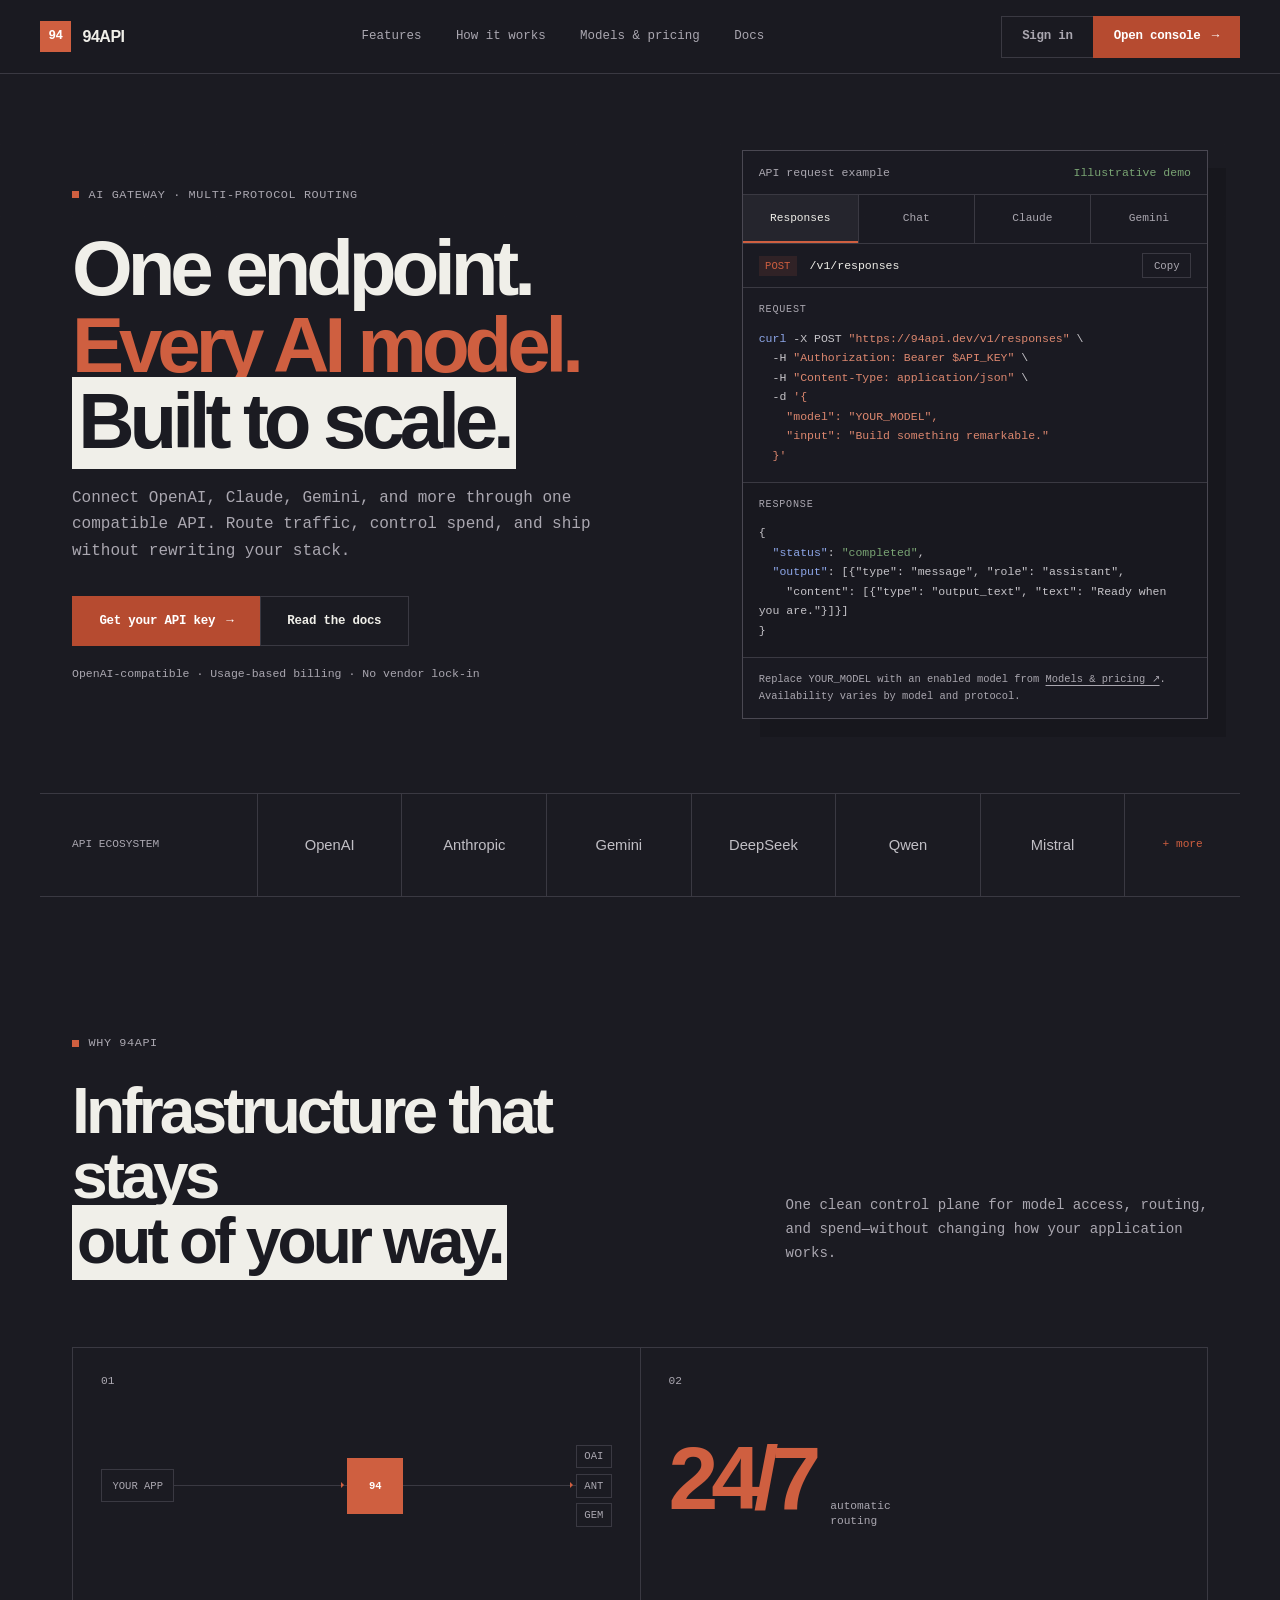
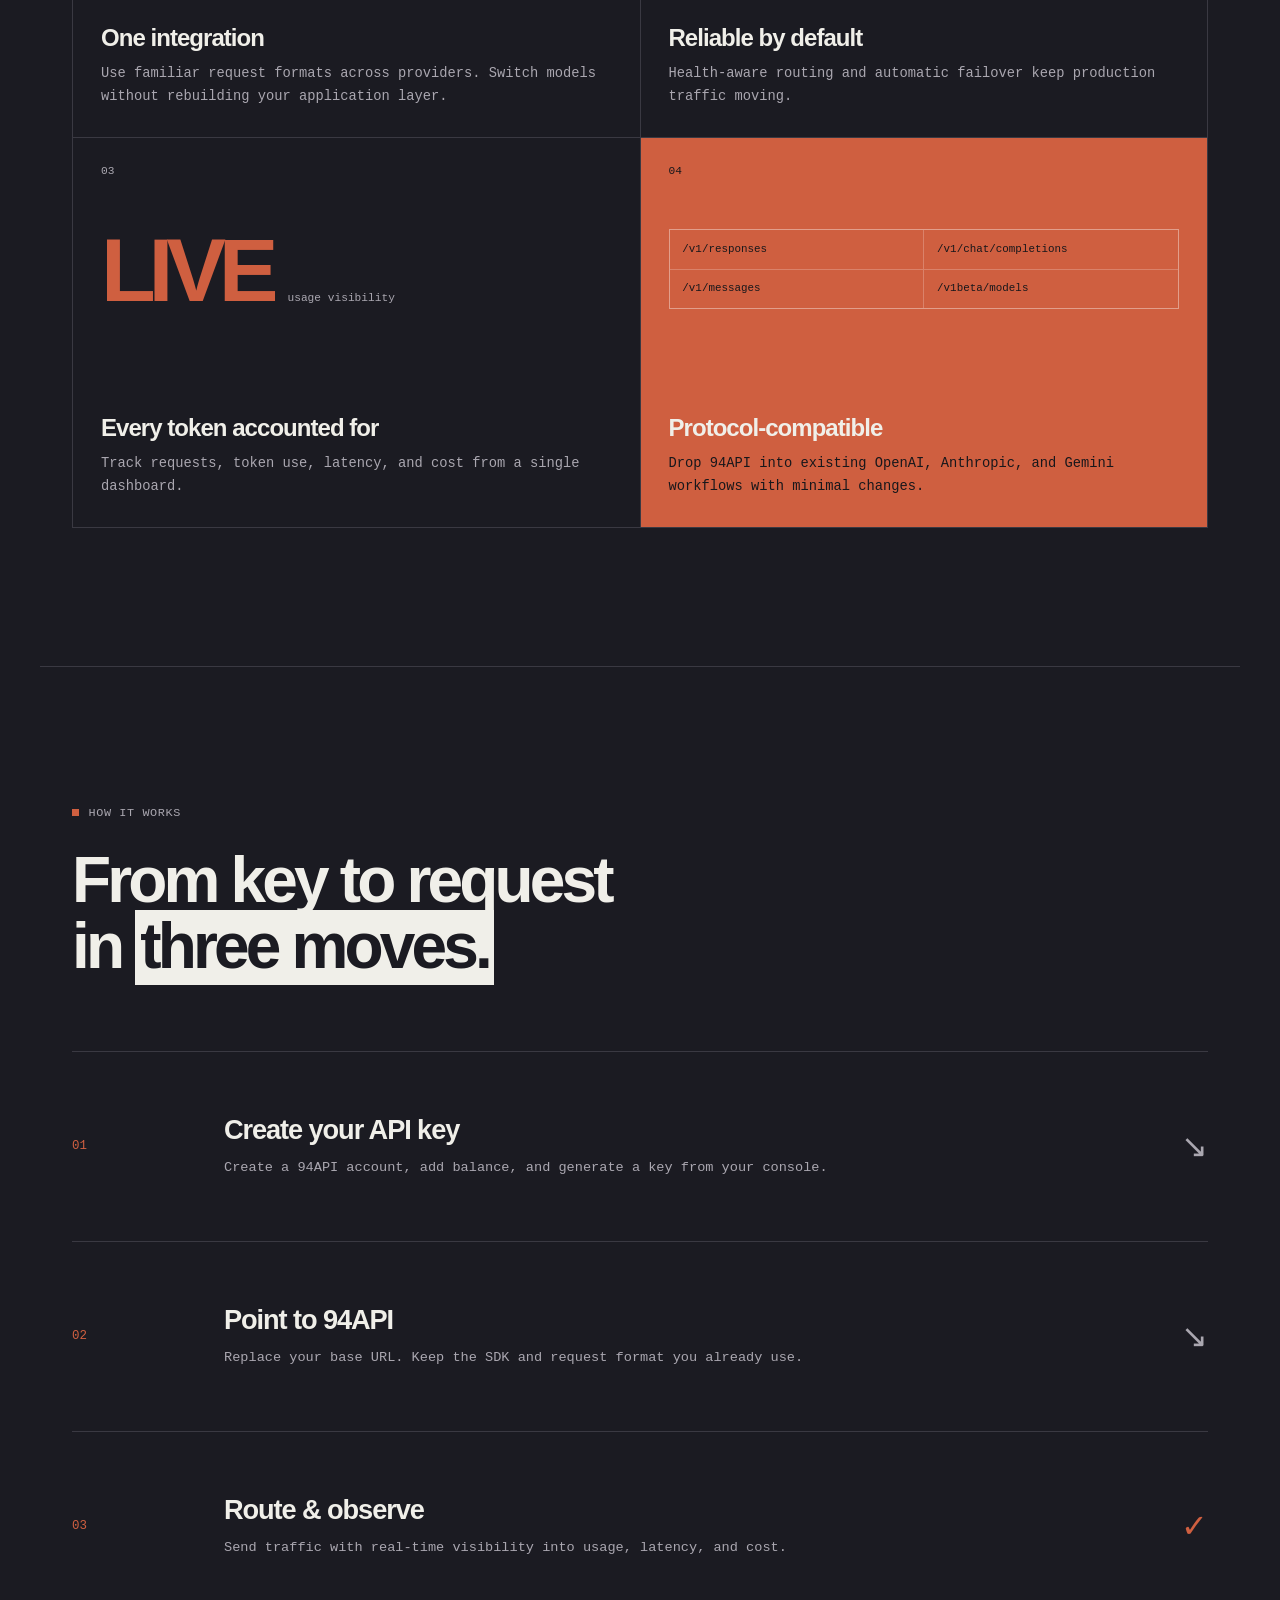
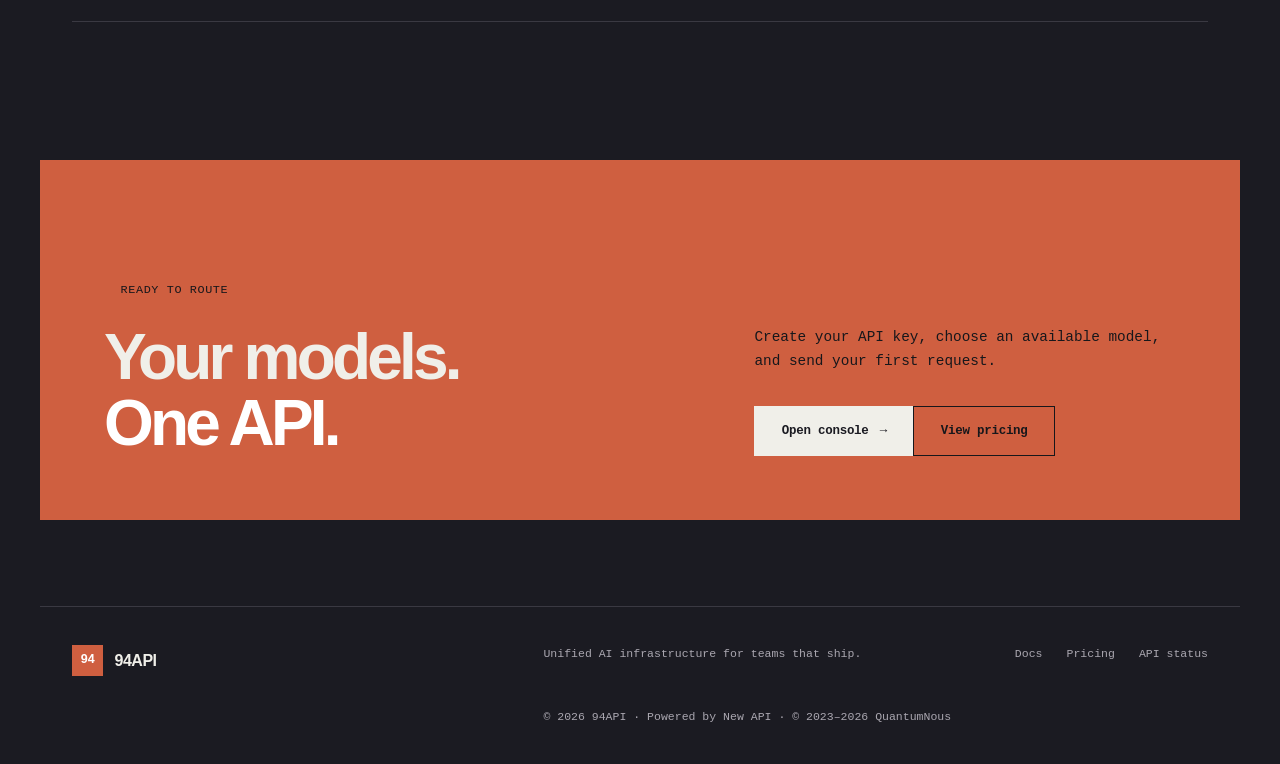
==== web/public/94api-theme/home.html @ 191f2479 "fix(home): avoid static index redirect loop" ====
<!doctype html>
<html lang="en">
  <head>
    <meta charset="UTF-8" />
    <meta name="viewport" content="width=device-width, initial-scale=1.0" />
    <meta name="theme-color" content="#1b1b22" />
    <meta
      name="description"
      content="One unified API for OpenAI, Claude, Gemini, and more. Route, monitor, and scale AI traffic from one developer-first gateway."
    />
    <title>94API — One endpoint. Every model.</title>
    <link rel="stylesheet" href="./styles.css" />
  </head>
  <body>
    <a class="skip-link" href="#main">Skip to content</a>
    <header class="site-header">
      <a class="brand" href="#top" aria-label="94API home">
        <span class="brand-mark" aria-hidden="true">94</span>
        <span>94API</span>
      </a>
      <button
        class="menu-toggle"
        type="button"
        aria-expanded="false"
        aria-controls="primary-nav"
      >
        <span>Menu</span><span aria-hidden="true">+</span>
      </button>
      <nav id="primary-nav" class="nav" aria-label="Primary navigation">
        <a href="#features">Features</a>
        <a href="#workflow">How it works</a>
        <a href="/pricing" target="_top">Models & pricing</a>
        <a href="/docs" target="_top">Docs</a>
      </nav>
      <div class="header-actions">
        <a class="button button-quiet" href="/sign-in" target="_top">Sign in</a>
        <a class="button button-primary" href="/dashboard" target="_top"
          >Open console <span aria-hidden="true">→</span></a
        >
      </div>
    </header>

    <main id="main">
      <section id="top" class="hero section-shell">
        <div class="hero-copy">
          <p class="eyebrow">
            <span class="status-dot"></span> AI gateway · Multi-protocol routing
          </p>
          <h1>
            One endpoint.<br /><span>Every AI model.</span><br /><mark
              >Built to scale.</mark
            >
          </h1>
          <p class="hero-intro">
            Connect OpenAI, Claude, Gemini, and more through one compatible API.
            Route traffic, control spend, and ship without rewriting your stack.
          </p>
          <div class="hero-actions">
            <a
              class="button button-primary button-large"
              href="/keys"
              target="_top"
              >Get your API key <span aria-hidden="true">→</span></a
            >
            <a
              class="button button-outline button-large"
              href="/docs"
              target="_top"
              >Read the docs</a
            >
          </div>
          <p class="hero-note">
            OpenAI-compatible · Usage-based billing · No vendor lock-in
          </p>
        </div>

        <div class="terminal" aria-label="Interactive API request example">
          <div class="terminal-head">
            <span>API request example</span>
            <span class="live-label">Illustrative demo</span>
          </div>
          <div class="protocol-tabs" role="tablist" aria-label="API protocol">
            <button
              id="tab-responses"
              class="protocol-tab active"
              role="tab"
              aria-controls="api-example"
              aria-selected="true"
              data-protocol="responses"
            >
              Responses
            </button>
            <button
              id="tab-chat"
              class="protocol-tab"
              role="tab"
              aria-controls="api-example"
              aria-selected="false"
              tabindex="-1"
              data-protocol="chat"
            >
              Chat
            </button>
            <button
              id="tab-claude"
              class="protocol-tab"
              role="tab"
              aria-controls="api-example"
              aria-selected="false"
              tabindex="-1"
              data-protocol="claude"
            >
              Claude
            </button>
            <button
              id="tab-gemini"
              class="protocol-tab"
              role="tab"
              aria-controls="api-example"
              aria-selected="false"
              tabindex="-1"
              data-protocol="gemini"
            >
              Gemini
            </button>
          </div>
          <div id="api-example" role="tabpanel" aria-labelledby="tab-responses">
            <div class="endpoint-row">
              <span class="method">POST</span>
              <code id="endpoint">/v1/responses</code>
              <button
                class="copy-button"
                type="button"
                aria-label="Copy request"
                aria-live="polite"
              >
                Copy
              </button>
            </div>
            <div class="code-panel">
              <span class="code-label">Request</span>
              <pre
                id="request-code"
                tabindex="0"
                aria-label="Request example"
              ><code><span class="c-blue">curl</span> -X POST <span class="c-orange">"https://94api.dev/v1/responses"</span> \
  -H <span class="c-orange">"Authorization: Bearer $API_KEY"</span> \
  -H <span class="c-orange">"Content-Type: application/json"</span> \
  -d <span class="c-orange">'{
    "model": "YOUR_MODEL",
    "input": "Build something remarkable."
  }'</span></code></pre>
            </div>
            <div class="response-panel">
              <span class="code-label">Response</span>
              <pre
                id="response-code"
                tabindex="0"
                aria-label="Response example"
              ><code>{
  <span class="c-blue">"status"</span>: <span class="c-green">"completed"</span>,
  <span class="c-blue">"output"</span>: [{"type": "message", "role": "assistant",
    "content": [{"type": "output_text", "text": "Ready when you are."}]}]
}</code></pre>
            </div>
          </div>
          <div class="terminal-foot">
            <span
              >Replace YOUR_MODEL with an enabled model from
              <a href="/pricing" target="_top">Models & pricing ↗</a>.
              Availability varies by model and protocol.</span
            >
          </div>
        </div>
      </section>

      <section class="provider-strip" aria-label="Supported providers">
        <span class="strip-title">API ecosystem</span>
        <span>OpenAI</span><span>Anthropic</span><span>Gemini</span
        ><span>DeepSeek</span><span>Qwen</span><span>Mistral</span>
        <span class="strip-more">+ more</span>
      </section>

      <section id="features" class="features section-shell reveal">
        <div class="section-heading">
          <p class="eyebrow">Why 94API</p>
          <h2>Infrastructure that stays<br /><mark>out of your way.</mark></h2>
          <p>
            One clean control plane for model access, routing, and spend—without
            changing how your application works.
          </p>
        </div>
        <div class="feature-grid">
          <article class="feature feature-wide">
            <span class="feature-index">01</span>
            <div class="route-map" aria-hidden="true">
              <span class="route-source">YOUR APP</span>
              <span class="route-line"></span>
              <span class="route-core">94</span>
              <span class="route-line route-line-right"></span>
              <div class="route-targets"><i>OAI</i><i>ANT</i><i>GEM</i></div>
            </div>
            <h3>One integration</h3>
            <p>
              Use familiar request formats across providers. Switch models
              without rebuilding your application layer.
            </p>
          </article>
          <article class="feature">
            <span class="feature-index">02</span>
            <div class="metric">
              <strong>24/7</strong><span>automatic routing</span>
            </div>
            <h3>Reliable by default</h3>
            <p>
              Health-aware routing and automatic failover keep production
              traffic moving.
            </p>
          </article>
          <article class="feature">
            <span class="feature-index">03</span>
            <div class="metric">
              <strong>LIVE</strong><span>usage visibility</span>
            </div>
            <h3>Every token accounted for</h3>
            <p>
              Track requests, token use, latency, and cost from a single
              dashboard.
            </p>
          </article>
          <article class="feature feature-wide feature-accent">
            <span class="feature-index">04</span>
            <div class="protocol-list" aria-label="Supported API formats">
              <span>/v1/responses</span><span>/v1/chat/completions</span
              ><span>/v1/messages</span><span>/v1beta/models</span>
            </div>
            <h3>Protocol-compatible</h3>
            <p>
              Drop 94API into existing OpenAI, Anthropic, and Gemini workflows
              with minimal changes.
            </p>
          </article>
        </div>
      </section>

      <section id="workflow" class="workflow section-shell reveal">
        <div class="section-heading compact">
          <p class="eyebrow">How it works</p>
          <h2>From key to request<br />in <mark>three moves.</mark></h2>
        </div>
        <ol class="steps">
          <li>
            <span class="step-no">01</span>
            <div>
              <h3>Create your API key</h3>
              <p>
                Create a 94API account, add balance, and generate a key from
                your console.
              </p>
            </div>
            <span class="step-arrow" aria-hidden="true">↘</span>
          </li>
          <li>
            <span class="step-no">02</span>
            <div>
              <h3>Point to 94API</h3>
              <p>
                Replace your base URL. Keep the SDK and request format you
                already use.
              </p>
            </div>
            <span class="step-arrow" aria-hidden="true">↘</span>
          </li>
          <li>
            <span class="step-no">03</span>
            <div>
              <h3>Route & observe</h3>
              <p>
                Send traffic with real-time visibility into usage, latency, and
                cost.
              </p>
            </div>
            <span class="step-arrow" aria-hidden="true">✓</span>
          </li>
        </ol>
      </section>

      <section class="cta section-shell reveal">
        <div>
          <p class="eyebrow"><span class="status-dot"></span> Ready to route</p>
          <h2>Your models.<br /><mark>One API.</mark></h2>
        </div>
        <div class="cta-copy">
          <p>
            Create your API key, choose an available model, and send your first
            request.
          </p>
          <div class="hero-actions">
            <a
              class="button button-light button-large"
              href="/dashboard"
              target="_top"
              >Open console <span aria-hidden="true">→</span></a
            >
            <a
              class="button button-cta-outline button-large"
              href="/pricing"
              target="_top"
              >View pricing</a
            >
          </div>
        </div>
      </section>
    </main>

    <footer class="footer">
      <a class="brand" href="#top"
        ><span class="brand-mark" aria-hidden="true">94</span
        ><span>94API</span></a
      >
      <p>Unified AI infrastructure for teams that ship.</p>
      <nav aria-label="Footer navigation">
        <a href="/docs" target="_top">Docs</a
        ><a href="/pricing" target="_top">Pricing</a
        ><a href="/api/status" target="_top">API status</a>
      </nav>
      <p class="copyright">
        © 2026 94API · Powered by
        <a
          href="https://github.com/QuantumNous/new-api"
          target="_blank"
          rel="noopener noreferrer"
          >New API</a
        >
        · © 2023–2026 QuantumNous
      </p>
    </footer>
    <script src="./script.js"></script>
  </body>
</html>
---- web/public/94api-theme/styles.css ----
:root {
  --bg: #1b1b22;
  --surface: #202028;
  --surface-2: #25252d;
  --ink: #f0efe9;
  --muted: #aaa7b0;
  --faint: #aaa7b0;
  --line: #3a3942;
  --accent: #cf5f40;
  --accent-dark: #9d412b;
  --success: #7aa574;
  --blue: #8da6e8;
  --max: 1200px;
  --mono: 'SFMono-Regular', Consolas, 'Liberation Mono', monospace;
  --sans: Inter, 'Helvetica Neue', Arial, sans-serif;
}

* {
  box-sizing: border-box;
}
html {
  scroll-behavior: smooth;
}
section[id] {
  scroll-margin-top: 90px;
}
body {
  margin: 0;
  color: var(--ink);
  background: var(--bg);
  font-family: var(--sans);
  -webkit-font-smoothing: antialiased;
}
body::before {
  content: '';
  position: fixed;
  inset: 0;
  pointer-events: none;
  opacity: 0.18;
  background-image:
    linear-gradient(rgba(255, 255, 255, 0.035) 1px, transparent 1px),
    linear-gradient(90deg, rgba(255, 255, 255, 0.035) 1px, transparent 1px);
  background-size: 72px 72px;
  mask-image: linear-gradient(to bottom, #000, transparent 62%);
  z-index: -1;
}
a {
  color: inherit;
  text-decoration: none;
}
button {
  color: inherit;
  font: inherit;
}
.skip-link {
  position: fixed;
  left: 1rem;
  top: -5rem;
  z-index: 100;
  background: var(--ink);
  color: var(--bg);
  padding: 0.8rem 1rem;
}
.skip-link:focus {
  top: 1rem;
}
.site-header {
  height: 74px;
  padding: 0 max(28px, calc((100vw - var(--max)) / 2));
  display: grid;
  grid-template-columns: auto 1fr auto;
  align-items: center;
  border-bottom: 1px solid var(--line);
  background: rgba(27, 27, 34, 0.92);
  backdrop-filter: blur(18px);
  position: sticky;
  top: 0;
  z-index: 20;
}
.brand {
  display: inline-flex;
  align-items: center;
  gap: 0.72rem;
  font-weight: 750;
  letter-spacing: -0.03em;
}
.brand-mark {
  width: 31px;
  height: 31px;
  display: grid;
  place-items: center;
  color: white;
  background: var(--accent);
  font: 700 0.78rem/1 var(--mono);
}
.nav {
  justify-self: center;
  display: flex;
  align-items: center;
  gap: 2.15rem;
  color: var(--muted);
  font: 500 0.78rem/1 var(--mono);
}
.nav a,
.footer nav a {
  transition: color 0.2s ease;
}
.nav a:hover,
.nav a:focus-visible,
.footer nav a:hover,
.footer nav a:focus-visible {
  color: var(--ink);
}
.header-actions {
  display: flex;
}
.button {
  min-height: 42px;
  padding: 0 1.25rem;
  display: inline-flex;
  align-items: center;
  justify-content: center;
  gap: 0.7rem;
  border: 1px solid var(--line);
  font: 650 0.78rem/1 var(--mono);
  letter-spacing: -0.02em;
  transition:
    background 0.2s,
    color 0.2s,
    border-color 0.2s,
    transform 0.2s;
}
.button:hover {
  transform: translateY(-2px);
}
.button:focus-visible,
.protocol-tab:focus-visible,
.copy-button:focus-visible,
.menu-toggle:focus-visible {
  outline: 2px solid var(--ink);
  outline-offset: 3px;
}
.button-primary {
  color: #fff;
  background: #b64b30;
  border-color: #b64b30;
}
.button-primary:hover {
  background: #a4422a;
}
.button-quiet {
  border-right: 0;
  color: var(--muted);
}
.button-outline {
  background: transparent;
}
.button-large {
  min-height: 50px;
  padding-inline: 1.65rem;
}
.menu-toggle {
  display: none;
}
.section-shell {
  max-width: var(--max);
  margin: 0 auto;
}
.hero {
  min-height: 690px;
  display: grid;
  grid-template-columns: minmax(0, 1.13fr) minmax(0, 0.87fr);
  gap: 5vw;
  align-items: center;
  padding: 76px 32px 74px;
}
.hero > *,
.cta > * {
  min-width: 0;
}
.eyebrow {
  display: flex;
  align-items: center;
  gap: 0.6rem;
  margin: 0 0 1.7rem;
  color: var(--muted);
  text-transform: uppercase;
  letter-spacing: 0.05em;
  font: 500 0.74rem/1.4 var(--mono);
}
.eyebrow::before {
  content: '';
  width: 7px;
  height: 7px;
  background: var(--accent);
}
.eyebrow:has(.status-dot)::before {
  display: none;
}
.status-dot {
  width: 7px;
  height: 7px;
  background: var(--accent);
  display: inline-block;
}
h1,
h2,
h3,
p {
  margin-top: 0;
}
h1 {
  margin-bottom: 1.55rem;
  font-size: clamp(3.65rem, 6.1vw, 5.7rem);
  line-height: 0.98;
  letter-spacing: -0.065em;
  font-weight: 650;
}
h1 span {
  color: var(--accent);
}
mark {
  color: var(--bg);
  background: var(--ink);
  padding: 0 0.08em 0.05em;
}
.hero-intro {
  max-width: 36rem;
  color: var(--muted);
  font: 400 1rem/1.65 var(--mono);
}
.hero-actions {
  display: flex;
  flex-wrap: wrap;
  margin-top: 2rem;
}
.hero-actions .button + .button {
  margin-left: -1px;
}
.hero-note {
  margin: 1.2rem 0 0;
  color: var(--faint);
  font: 400 0.72rem/1.5 var(--mono);
}
.terminal {
  border: 1px solid #4a4852;
  background: rgba(28, 28, 35, 0.82);
  box-shadow: 18px 18px 0 rgba(0, 0, 0, 0.14);
  font-family: var(--mono);
}
.terminal-head,
.terminal-foot,
.endpoint-row {
  display: flex;
  align-items: center;
  justify-content: space-between;
  padding: 0 1rem;
  border-bottom: 1px solid var(--line);
  min-height: 44px;
  color: var(--muted);
  font-size: 0.72rem;
}
.live-label {
  color: var(--success);
  display: flex;
  align-items: center;
  gap: 0.5rem;
}
.live-label i {
  width: 6px;
  height: 6px;
  display: inline-block;
  background: var(--success);
  border-radius: 50%;
  box-shadow: 0 0 0 4px rgba(122, 165, 116, 0.1);
}
.protocol-tabs {
  display: grid;
  grid-template-columns: repeat(4, 1fr);
  border-bottom: 1px solid var(--line);
}
.protocol-tab {
  min-height: 48px;
  border: 0;
  border-right: 1px solid var(--line);
  color: var(--faint);
  background: transparent;
  cursor: pointer;
  font: 500 0.7rem/1 var(--mono);
}
.protocol-tab:last-child {
  border-right: 0;
}
.protocol-tab:hover {
  color: var(--ink);
}
.protocol-tab.active {
  color: var(--ink);
  background: var(--surface-2);
  box-shadow: inset 0 -2px var(--accent);
}
.endpoint-row {
  justify-content: flex-start;
  gap: 0.8rem;
}
.method {
  padding: 0.25rem 0.4rem;
  color: var(--accent);
  background: rgba(207, 95, 64, 0.12);
  font-size: 0.66rem;
}
.endpoint-row code {
  color: var(--ink);
  min-width: 0;
  overflow-wrap: anywhere;
}
.endpoint-row .method,
.copy-button {
  flex-shrink: 0;
}
.copy-button {
  margin-left: auto;
  border: 1px solid var(--line);
  background: transparent;
  padding: 0.35rem 0.65rem;
  color: var(--muted);
  cursor: pointer;
  font-size: 0.67rem;
}
.copy-button:hover {
  color: var(--ink);
  border-color: var(--muted);
}
.code-panel,
.response-panel {
  padding: 1rem;
  border-bottom: 1px solid var(--line);
  min-height: 185px;
}
.response-panel {
  min-height: 120px;
  background: rgba(0, 0, 0, 0.08);
}
.code-label {
  display: block;
  color: var(--faint);
  margin-bottom: 0.85rem;
  text-transform: uppercase;
  letter-spacing: 0.08em;
  font-size: 0.63rem;
}
pre {
  margin: 0;
  white-space: pre-wrap;
  overflow-wrap: anywhere;
  color: #c6c4c9;
  font: 400 0.72rem/1.7 var(--mono);
}
.c-blue {
  color: var(--blue);
}
.c-orange {
  color: #dc876f;
}
.c-green {
  color: var(--success);
}
.terminal-foot {
  border-bottom: 0;
  color: var(--faint);
  padding-block: 0.85rem;
  font-size: 0.65rem;
  line-height: 1.6;
}
.terminal-foot a {
  text-decoration: underline;
  text-underline-offset: 3px;
}
.provider-strip {
  max-width: var(--max);
  margin: 0 auto;
  border-top: 1px solid var(--line);
  border-bottom: 1px solid var(--line);
  min-height: 104px;
  display: grid;
  grid-template-columns: 1.5fr repeat(6, 1fr) 0.8fr;
  align-items: stretch;
}
.provider-strip span {
  display: grid;
  place-items: center;
  border-left: 1px solid var(--line);
  font-size: 0.92rem;
  color: #c1bfc5;
}
.provider-strip span:first-child {
  border-left: 0;
  place-items: center start;
  color: var(--faint);
  font: 0.7rem/1 var(--mono);
  text-transform: uppercase;
  padding-left: 2rem;
}
.provider-strip .strip-more {
  color: var(--accent);
  font: 0.7rem/1 var(--mono);
}
.features,
.workflow {
  padding: 138px 32px;
}
.section-heading {
  display: grid;
  grid-template-columns: 1.2fr 0.8fr;
  column-gap: 5rem;
  align-items: end;
  margin-bottom: 4.5rem;
}
.section-heading .eyebrow {
  grid-column: 1/-1;
}
.section-heading h2,
.cta h2 {
  margin: 0;
  font-size: clamp(3rem, 5vw, 4.9rem);
  line-height: 1.02;
  letter-spacing: -0.06em;
  font-weight: 640;
}
.section-heading > p:last-child {
  margin: 0 0 0.55rem;
  color: var(--muted);
  font: 0.88rem/1.7 var(--mono);
  max-width: 33rem;
}
.feature-grid {
  display: grid;
  grid-template-columns: repeat(2, 1fr);
  border-top: 1px solid var(--line);
  border-left: 1px solid var(--line);
}
.feature {
  min-height: 390px;
  padding: 1.75rem;
  border-right: 1px solid var(--line);
  border-bottom: 1px solid var(--line);
  display: flex;
  flex-direction: column;
}
.feature-wide {
  grid-column: span 1;
}
.feature-index {
  color: var(--faint);
  font: 0.7rem/1 var(--mono);
}
.feature h3 {
  margin: auto 0 0.7rem;
  font-size: 1.5rem;
  letter-spacing: -0.04em;
}
.feature p {
  color: var(--muted);
  font: 0.86rem/1.65 var(--mono);
  max-width: 32rem;
  margin-bottom: 0;
}
.route-map {
  margin: auto 0;
  min-height: 120px;
  display: grid;
  grid-template-columns: auto 1fr 56px 1fr auto;
  align-items: center;
  color: var(--faint);
  font: 0.66rem/1 var(--mono);
}
.route-source {
  border: 1px solid var(--line);
  padding: 0.65rem;
}
.route-line {
  height: 1px;
  background: var(--line);
  position: relative;
}
.route-line::after {
  content: '';
  position: absolute;
  right: 0;
  top: -3px;
  border: 3px solid transparent;
  border-left-color: var(--accent);
}
.route-core {
  width: 56px;
  height: 56px;
  display: grid;
  place-items: center;
  color: #fff;
  background: var(--accent);
  font-weight: 700;
}
.route-targets {
  display: grid;
  gap: 0.35rem;
}
.route-targets i {
  padding: 0.35rem 0.45rem;
  font-style: normal;
  border: 1px solid var(--line);
}
.metric {
  margin: auto 0;
  display: flex;
  align-items: baseline;
  gap: 1rem;
}
.metric strong {
  color: var(--accent);
  font-size: clamp(3.6rem, 7vw, 6rem);
  letter-spacing: -0.08em;
  line-height: 1;
}
.metric span {
  color: var(--faint);
  font: 0.7rem/1.4 var(--mono);
  max-width: 7rem;
}
.feature-accent {
  background: var(--accent);
}
.feature-accent .feature-index,
.feature-accent p {
  color: #17171b;
}
.protocol-list {
  margin: auto 0;
  display: grid;
  grid-template-columns: repeat(2, 1fr);
  gap: 1px;
  background: rgba(255, 255, 255, 0.22);
  border: 1px solid rgba(255, 255, 255, 0.22);
}
.protocol-list span {
  background: var(--accent);
  color: #17171b;
  min-width: 0;
  overflow-wrap: anywhere;
  padding: 0.8rem;
  font: 0.68rem/1.2 var(--mono);
}
.workflow {
  border-top: 1px solid var(--line);
}
.section-heading.compact {
  display: block;
}
.steps {
  list-style: none;
  padding: 0;
  margin: 0;
  border-top: 1px solid var(--line);
}
.steps li {
  min-height: 190px;
  display: grid;
  grid-template-columns: 120px 1fr auto;
  align-items: center;
  gap: 2rem;
  border-bottom: 1px solid var(--line);
}
.step-no {
  color: var(--accent);
  font: 0.78rem/1 var(--mono);
}
.steps h3 {
  margin-bottom: 0.7rem;
  font-size: 1.7rem;
  letter-spacing: -0.04em;
}
.steps p {
  color: var(--muted);
  margin: 0;
  max-width: 38rem;
  font: 0.85rem/1.6 var(--mono);
}
.step-arrow {
  font-size: 2rem;
  color: var(--faint);
}
.steps li:last-child .step-arrow {
  color: var(--accent);
}
.cta {
  margin-bottom: 86px;
  padding: 64px;
  min-height: 360px;
  display: grid;
  grid-template-columns: 1.15fr 0.85fr;
  gap: 5rem;
  align-items: end;
  background: var(--accent);
}
.cta mark {
  color: white;
  background: transparent;
  padding: 0;
}
.cta .eyebrow,
.cta-copy p {
  color: #17171b;
}
.cta-copy > p {
  font: 0.9rem/1.65 var(--mono);
  max-width: 31rem;
}
.button-light {
  background: var(--ink);
  color: var(--bg);
  border-color: var(--ink);
}
.button-cta-outline {
  border-color: #17171b;
  color: #17171b;
}
.footer {
  max-width: var(--max);
  min-height: 150px;
  margin: 0 auto;
  padding: 38px 32px;
  display: grid;
  grid-template-columns: 1fr 1fr auto;
  align-items: start;
  gap: 2rem;
  border-top: 1px solid var(--line);
  color: var(--muted);
  font: 0.72rem/1.6 var(--mono);
}
.footer .brand {
  color: var(--ink);
  font-family: var(--sans);
  font-size: 1rem;
}
.footer nav {
  display: flex;
  gap: 1.5rem;
}
.copyright {
  grid-column: 2/4;
  margin: 0;
  color: var(--faint);
}
.reveal-pending {
  opacity: 0;
  transform: translateY(22px);
  transition:
    opacity 0.65s ease,
    transform 0.65s ease;
}
.reveal.visible {
  opacity: 1;
  transform: none;
}

@media (max-width: 980px) {
  .site-header {
    grid-template-columns: auto 1fr auto;
    gap: 8px;
    padding-inline: 20px;
  }
  .menu-toggle {
    display: flex;
    justify-self: end;
    align-items: center;
    gap: 0.5rem;
    border: 1px solid var(--line);
    background: transparent;
    min-height: 40px;
    padding: 0 0.8rem;
    font: 0.72rem/1 var(--mono);
  }
  .nav {
    display: none;
    position: absolute;
    inset: 74px 0 auto 0;
    background: var(--bg);
    border-bottom: 1px solid var(--line);
    padding: 1rem 20px 1.4rem;
    flex-direction: column;
    align-items: flex-start;
    gap: 1.2rem;
  }
  .nav.open {
    display: flex;
  }
  .header-actions {
    justify-self: end;
  }
  .button-quiet {
    display: none;
  }
  .hero {
    grid-template-columns: 1fr;
    gap: 4rem;
    padding-top: 60px;
  }
  .terminal {
    max-width: 680px;
    width: 100%;
  }
  .provider-strip {
    grid-template-columns: repeat(4, 1fr);
  }
  .provider-strip span:first-child,
  .provider-strip .strip-more {
    grid-column: span 2;
    padding: 1rem;
    place-items: center;
  }
  .provider-strip span {
    min-height: 70px;
    border-bottom: 1px solid var(--line);
  }
  .section-heading {
    grid-template-columns: 1fr;
    gap: 2rem;
  }
}

@media (max-width: 680px) {
  .site-header {
    height: 66px;
    padding-inline: 12px;
  }
  .nav {
    top: 66px;
  }
  .header-actions .button {
    min-height: 38px;
    padding-inline: 0.8rem;
    font-size: 0.68rem;
  }
  .menu-toggle {
    justify-self: center;
  }
  .hero {
    min-height: auto;
    padding: 48px 18px 58px;
    gap: 3rem;
  }
  h1 {
    font-size: clamp(2.65rem, 13vw, 4.2rem);
  }
  .hero-intro {
    font-size: 0.87rem;
  }
  .hero-actions {
    flex-direction: column;
    align-items: stretch;
  }
  .hero-actions .button + .button {
    margin-left: 0;
    margin-top: -1px;
  }
  .terminal {
    box-shadow: 9px 9px 0 rgba(0, 0, 0, 0.15);
  }
  .protocol-tabs {
    grid-template-columns: repeat(2, 1fr);
  }
  .protocol-tab:nth-child(2) {
    border-right: 0;
  }
  .protocol-tab:nth-child(-n + 2) {
    border-bottom: 1px solid var(--line);
  }
  .terminal-foot span:nth-child(3) {
    display: none;
  }
  .provider-strip {
    margin-inline: 18px;
    grid-template-columns: repeat(2, 1fr);
  }
  .provider-strip span:first-child,
  .provider-strip .strip-more {
    grid-column: span 1;
  }
  .features,
  .workflow {
    padding: 94px 18px;
  }
  .section-heading {
    margin-bottom: 3rem;
  }
  .section-heading h2,
  .cta h2 {
    font-size: clamp(2.7rem, 13vw, 3.8rem);
  }
  .feature-grid {
    grid-template-columns: 1fr;
  }
  .feature {
    min-height: 350px;
  }
  .steps li {
    grid-template-columns: 48px 1fr;
    gap: 1rem;
    padding: 2rem 0;
  }
  .step-arrow {
    display: none;
  }
  .cta {
    margin: 0 18px 60px;
    padding: 40px 24px;
    grid-template-columns: 1fr;
    gap: 3rem;
  }
  .footer {
    margin: 0 18px;
    padding-inline: 0;
    grid-template-columns: 1fr;
  }
  .footer nav {
    flex-wrap: wrap;
  }
  .copyright {
    grid-column: auto;
  }
}

@media (prefers-reduced-motion: reduce) {
  html {
    scroll-behavior: auto;
  }
  *,
  *::before,
  *::after {
    animation-duration: 0.01ms !important;
    transition-duration: 0.01ms !important;
  }
  .reveal {
    opacity: 1;
    transform: none;
  }
}
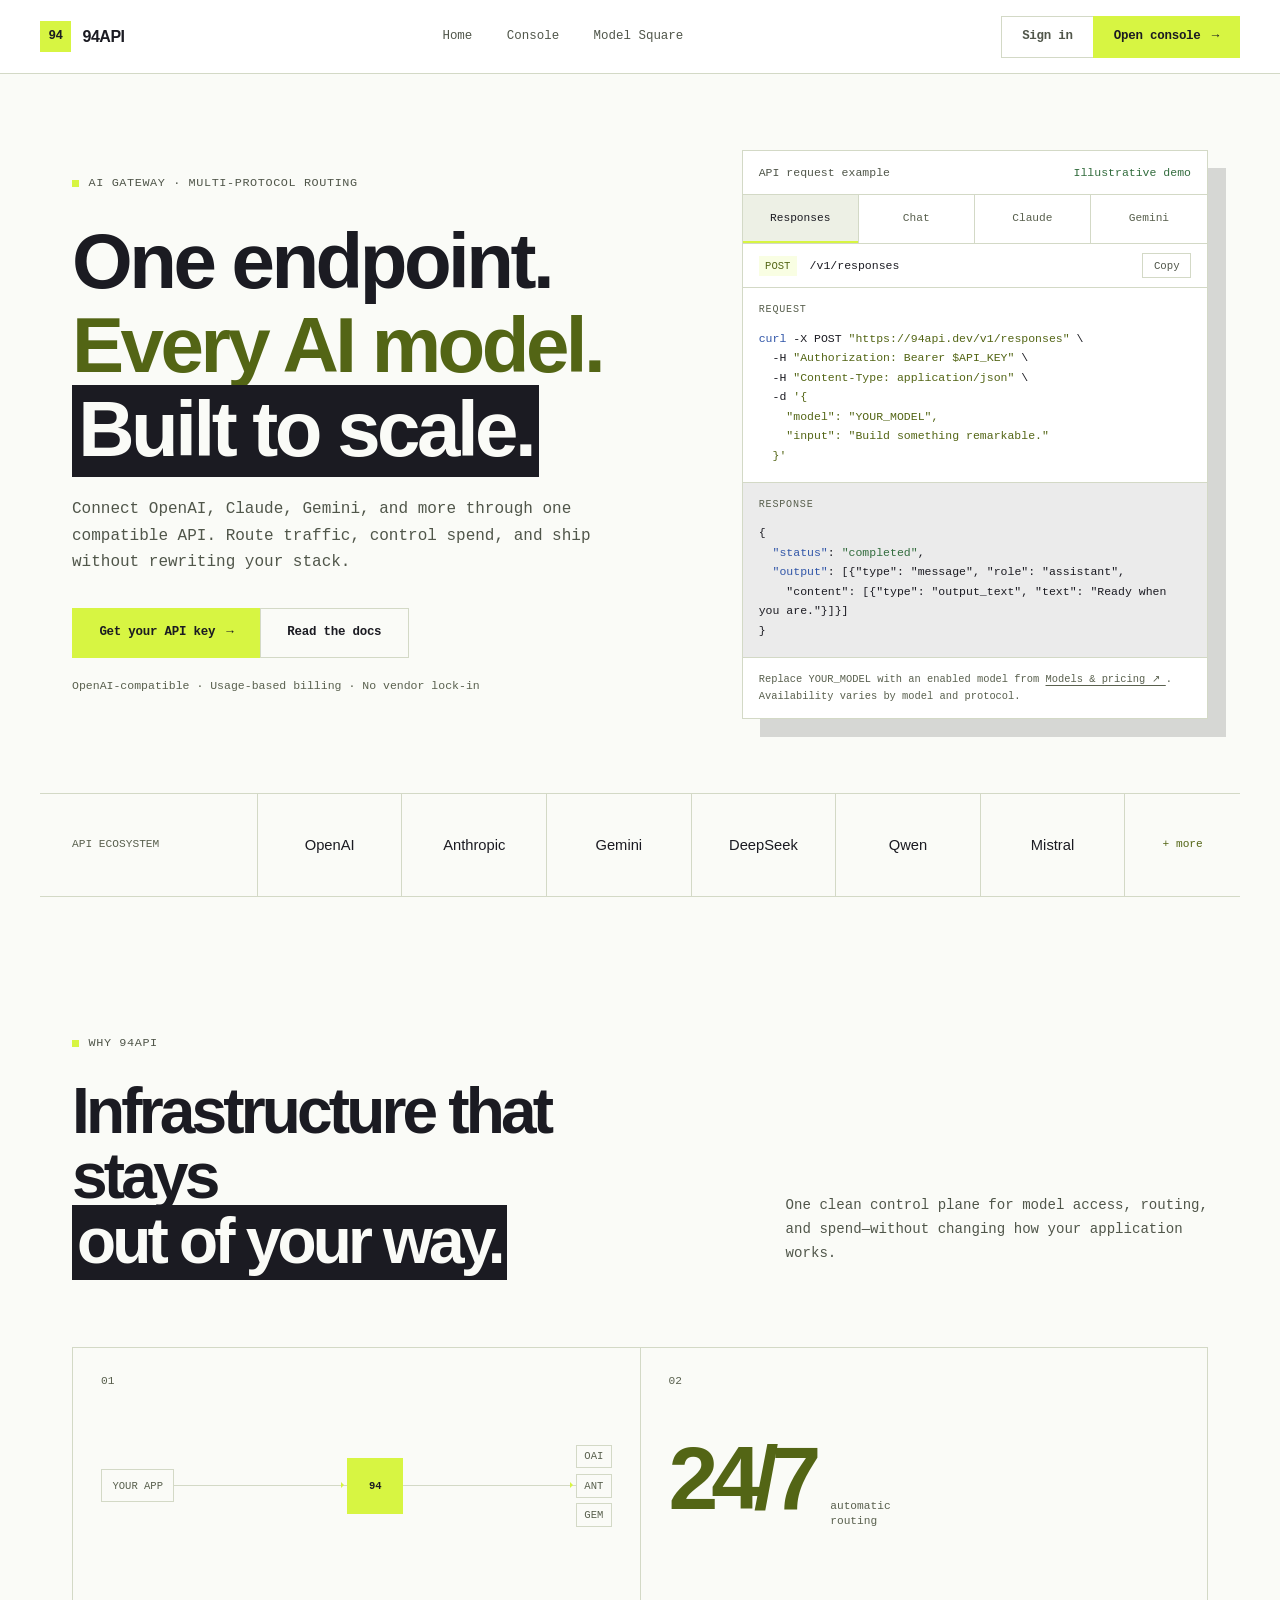
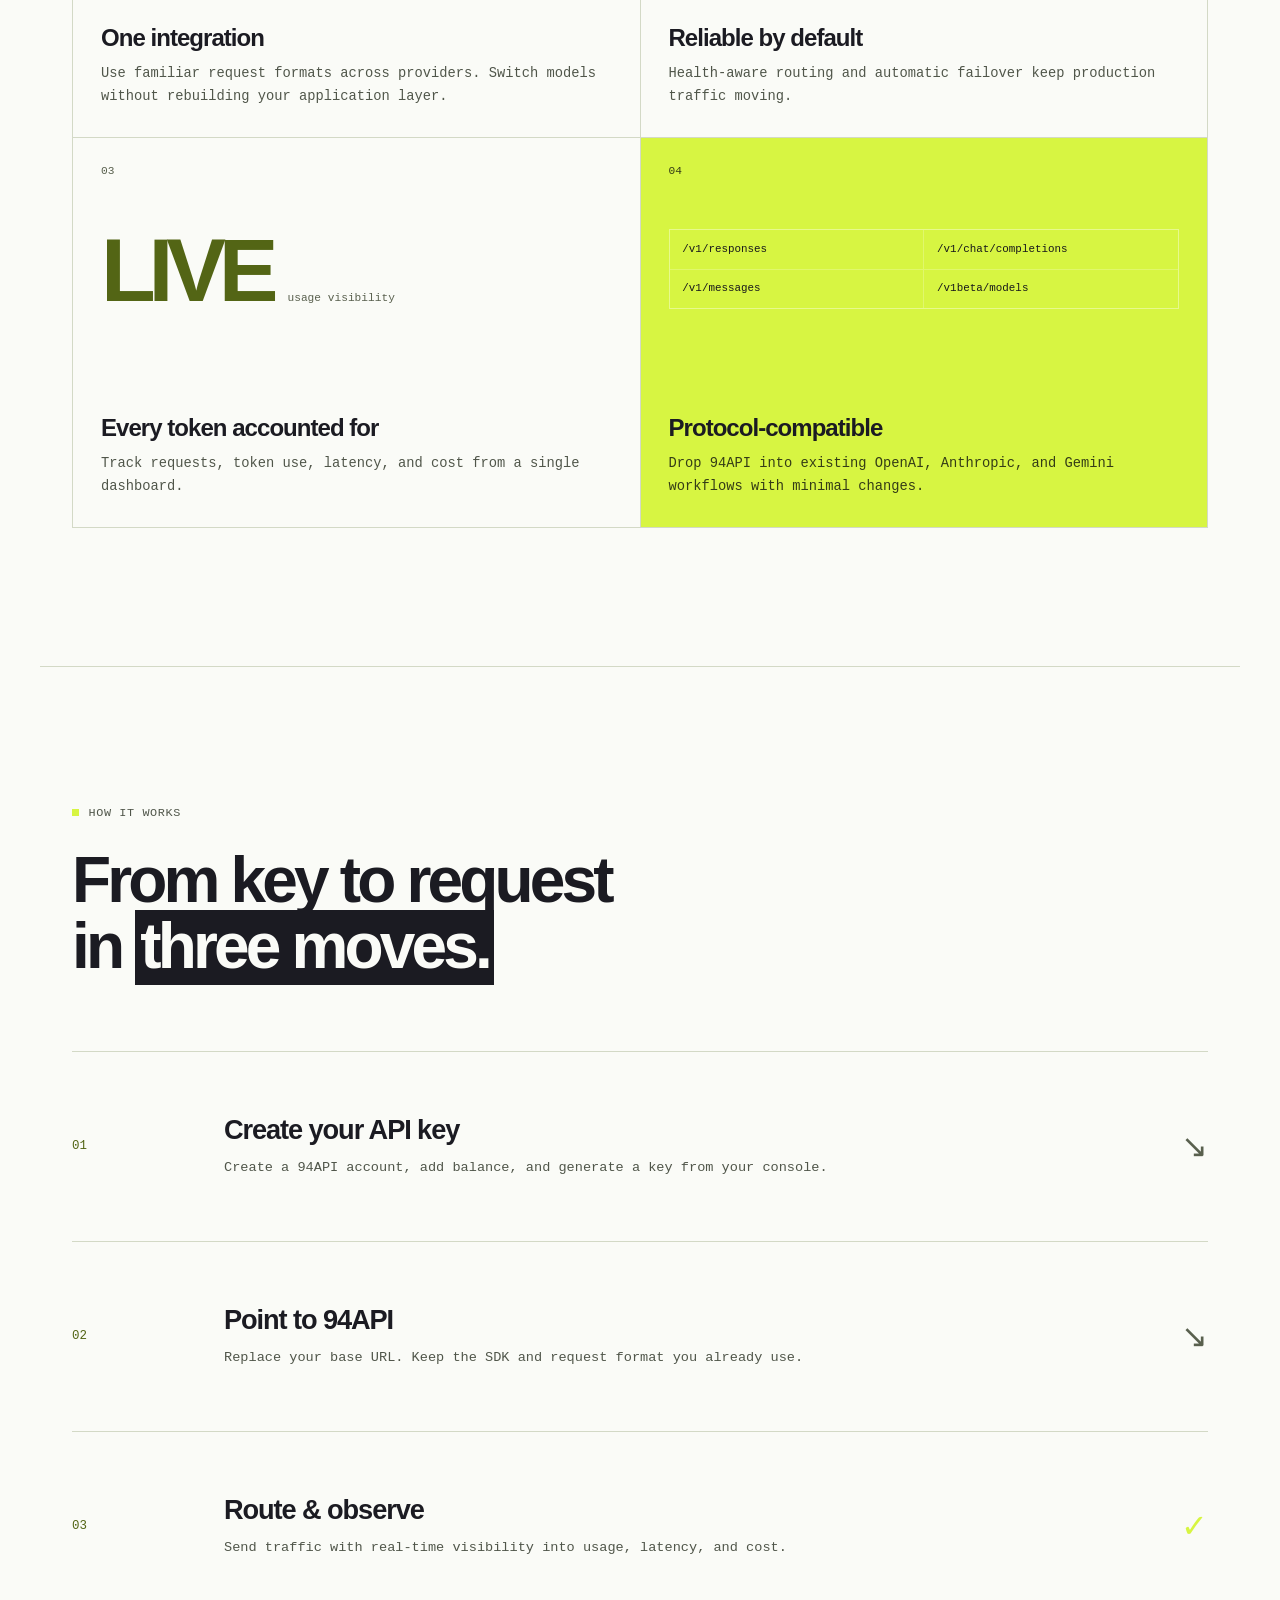
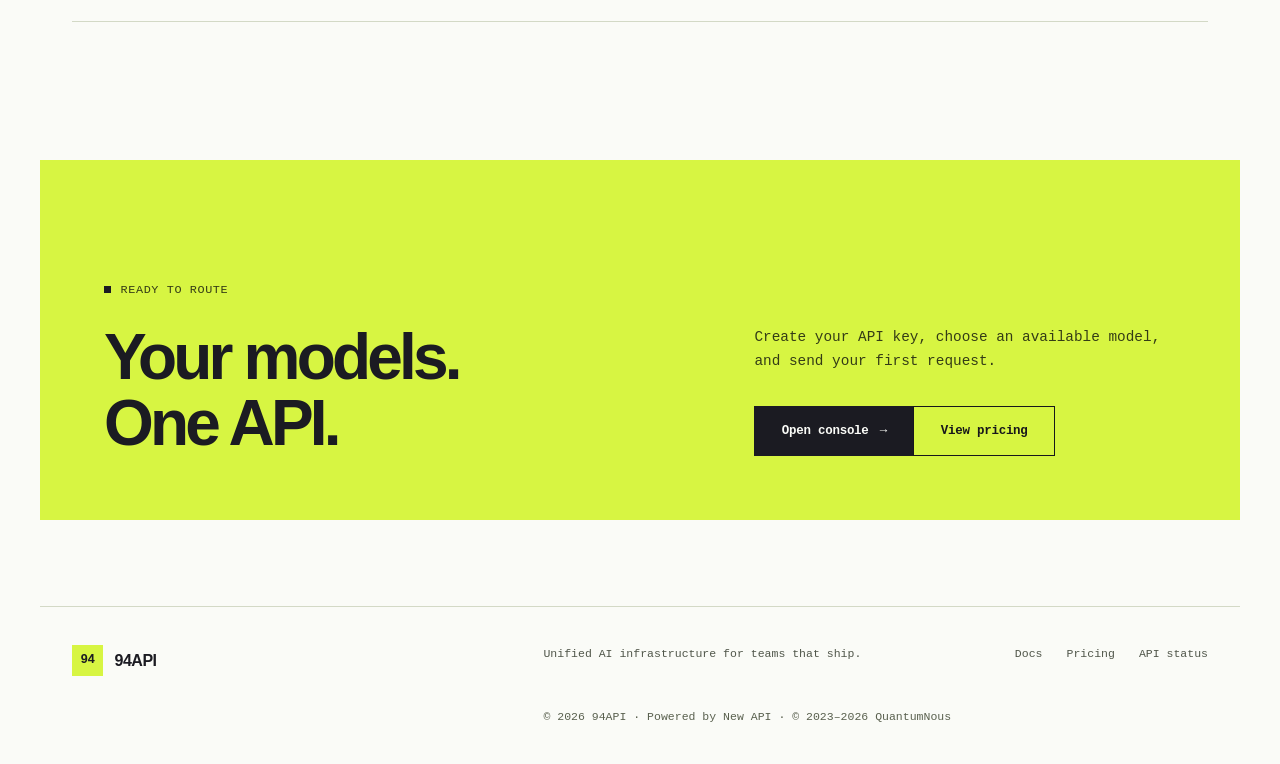
==== commit b7944d2a: "feat(home): sync native topbar language and theme preferences" ====
--- a/web/public/94api-theme/home.html
+++ b/web/public/94api-theme/home.html
@@ -9,7 +9,7 @@
       content="One unified API for OpenAI, Claude, Gemini, and more. Route, monitor, and scale AI traffic from one developer-first gateway."
     />
     <title>94API — One endpoint. Every model.</title>
-    <link rel="stylesheet" href="./styles.css" />
+    <link rel="stylesheet" href="./styles.css?v=20260913-sync1" />
   </head>
   <body>
     <a class="skip-link" href="#main">Skip to content</a>
@@ -27,10 +27,9 @@
         <span>Menu</span><span aria-hidden="true">+</span>
       </button>
       <nav id="primary-nav" class="nav" aria-label="Primary navigation">
-        <a href="#features">Features</a>
-        <a href="#workflow">How it works</a>
-        <a href="/pricing" target="_top">Models & pricing</a>
-        <a href="/docs" target="_top">Docs</a>
+        <a href="/" target="_top">Home</a>
+        <a href="/dashboard" target="_top">Console</a>
+        <a href="/pricing" target="_top">Model Square</a>
       </nav>
       <div class="header-actions">
         <a class="button button-quiet" href="/sign-in" target="_top">Sign in</a>
@@ -335,6 +334,8 @@
         · © 2023–2026 QuantumNous
       </p>
     </footer>
-    <script src="./script.js"></script>
+    <script src="./translations.js?v=20260913-sync1"></script>
+    <script src="./preferences.js?v=20260913-sync1"></script>
+    <script src="./script.js?v=20260913-sync1"></script>
   </body>
 </html>
--- a/web/public/94api-theme/styles.css
+++ b/web/public/94api-theme/styles.css
@@ -6,8 +6,8 @@
   --muted: #aaa7b0;
   --faint: #aaa7b0;
   --line: #3a3942;
-  --accent: #cf5f40;
-  --accent-dark: #9d412b;
+  --accent: #d7f542;
+  --accent-dark: #bfdc2c;
   --success: #7aa574;
   --blue: #8da6e8;
   --max: 1200px;
@@ -844,3 +844,95 @@
     transform: none;
   }
 }
+
+/* Preferences follow the app's resolved Light / Dark / System setting. */
+[hidden] {
+  display: none !important;
+}
+:root[data-theme='light'] {
+  --bg: #fafbf7;
+  --surface: #ffffff;
+  --surface-2: #edf0e5;
+  --ink: #1b1b22;
+  --muted: #50564a;
+  --faint: #59604e;
+  --line: #d3d9c6;
+  --success: #326c3d;
+  --blue: #3156a8;
+}
+.site-header,
+.terminal {
+  background: var(--surface);
+  border-color: var(--line);
+}
+.button-primary {
+  background: var(--accent);
+  border-color: var(--accent);
+  color: #1b1b22;
+}
+.button-primary:hover {
+  background: var(--accent-dark);
+}
+.brand-mark,
+.route-core {
+  color: #1b1b22;
+}
+.method {
+  background: color-mix(in srgb, var(--accent) 15%, transparent);
+}
+.c-orange {
+  color: var(--accent);
+}
+pre,
+.provider-strip span {
+  color: var(--ink);
+}
+.feature-accent,
+.cta,
+.cta mark {
+  color: #1b1b22;
+}
+.cta .status-dot {
+  background: #1b1b22;
+}
+.feature-accent p,
+.feature-accent .feature-index,
+.cta .eyebrow,
+.cta-copy p {
+  color: #343c16;
+}
+:root[data-theme='light'] h1 > span,
+:root[data-theme='light'] .step-no,
+:root[data-theme='light'] .metric strong,
+:root[data-theme='light'] .method,
+:root[data-theme='light'] .c-orange,
+:root[data-theme='light'] .provider-strip .strip-more {
+  color: #536515;
+}
+.hero > *,
+.section-heading > *,
+.steps li > * {
+  min-width: 0;
+}
+h1,
+h2,
+h3 {
+  overflow-wrap: anywhere;
+}
+h1 {
+  line-height: 1.08;
+  letter-spacing: -0.045em;
+}
+html:not([lang='en']) h1 {
+  font-size: clamp(2.6rem, 5vw, 4.8rem);
+}
+html:not([lang='en']) .metric {
+  flex-wrap: wrap;
+}
+html:not([lang='en']) .metric strong {
+  font-size: clamp(2.2rem, 5vw, 4rem);
+}
+:focus-visible {
+  outline: 2px solid var(--ink);
+  outline-offset: 3px;
+}
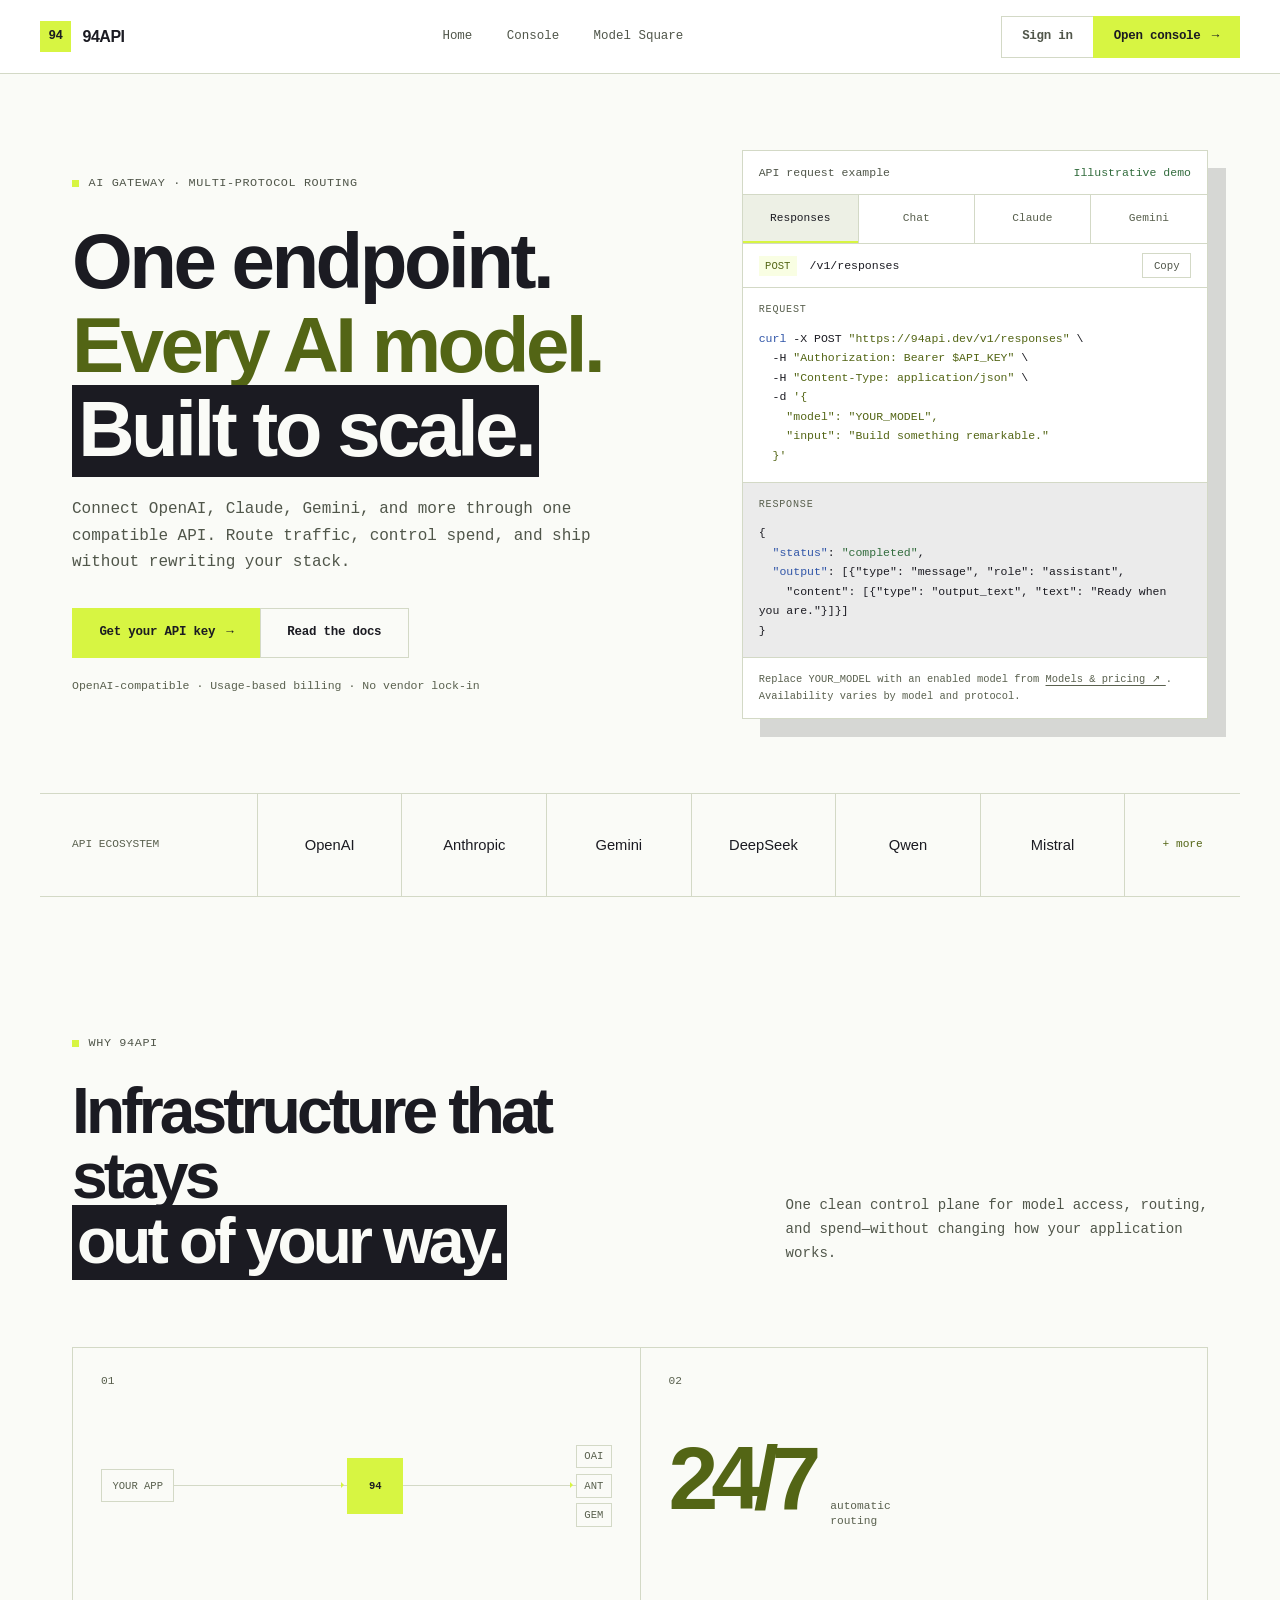
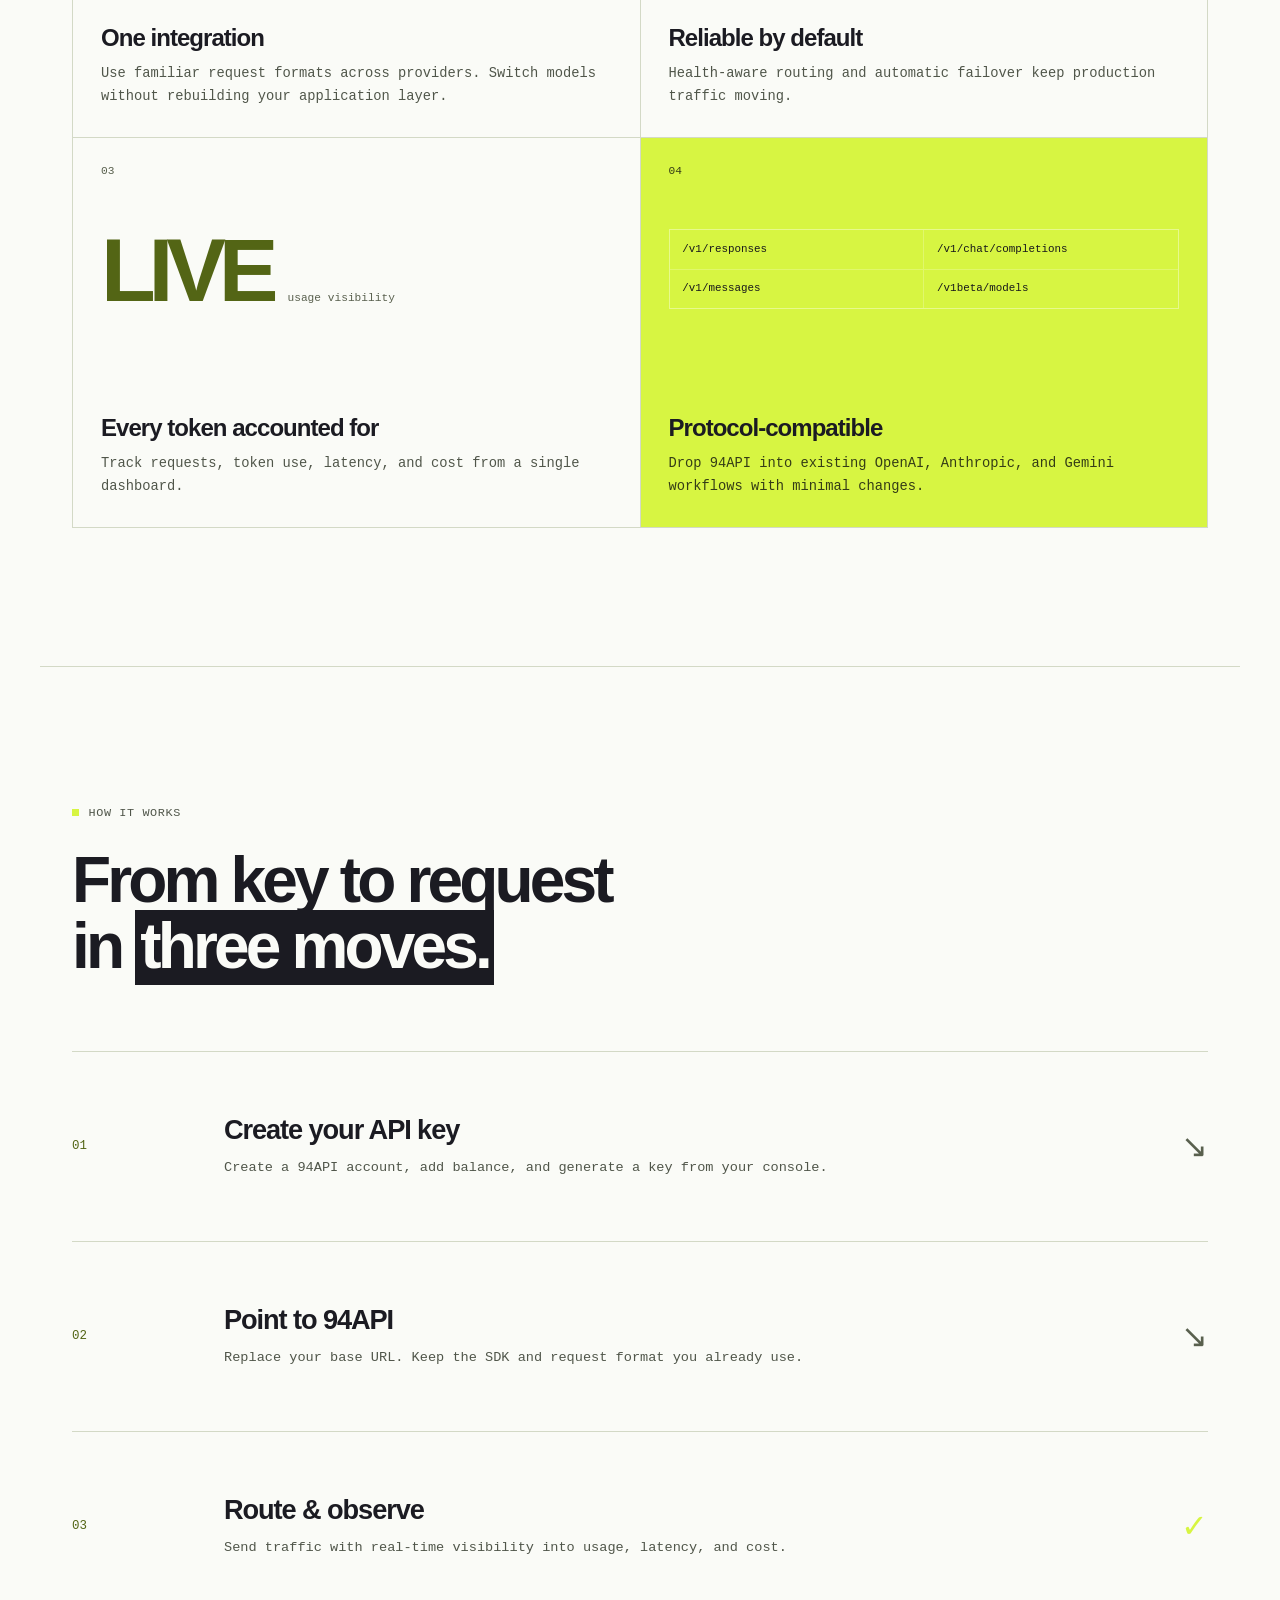
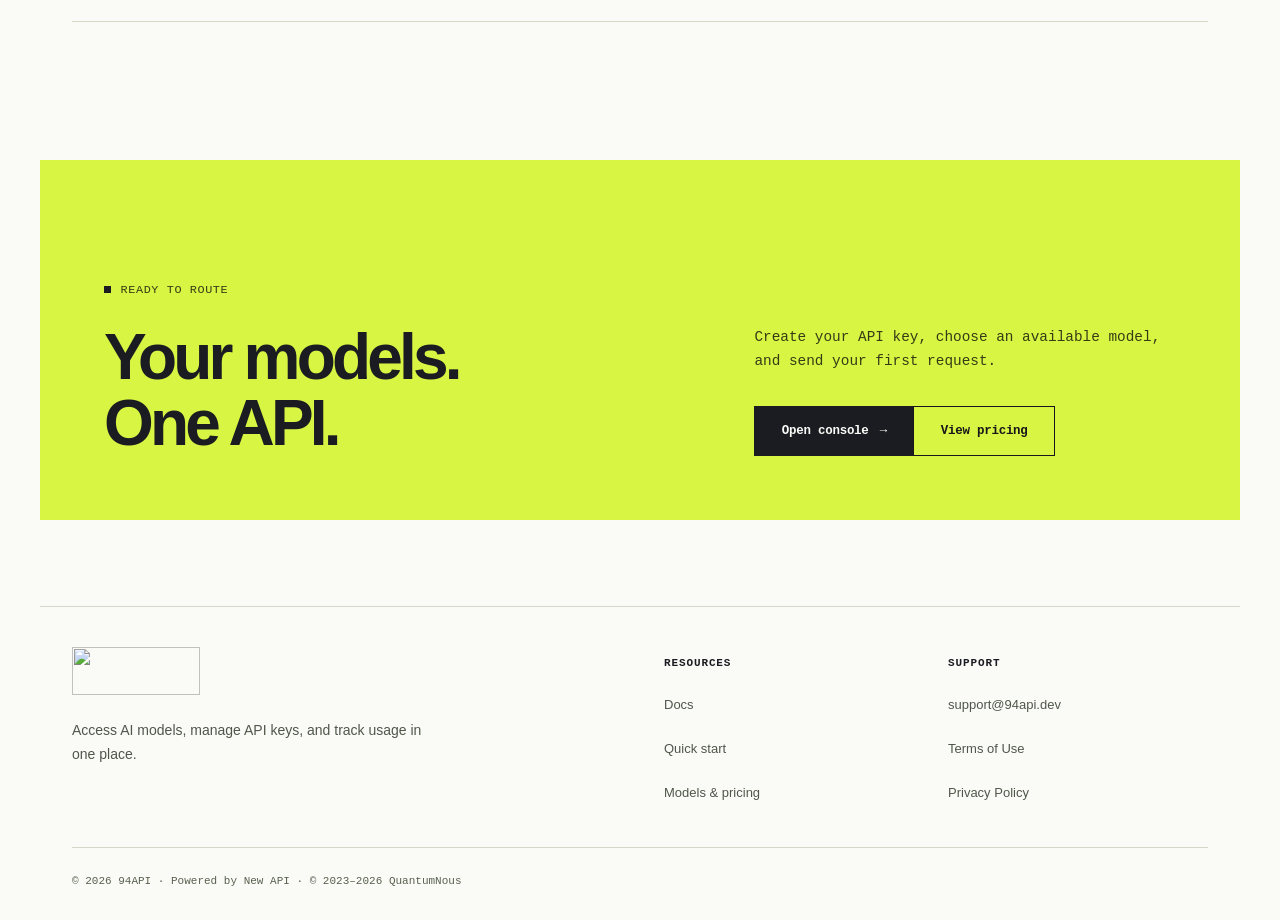
==== commit 83ffe0c2: "feat(web): refine 94API homepage footer" ====
--- a/web/public/94api-theme/home.html
+++ b/web/public/94api-theme/home.html
@@ -9,7 +9,7 @@
       content="One unified API for OpenAI, Claude, Gemini, and more. Route, monitor, and scale AI traffic from one developer-first gateway."
     />
     <title>94API — One endpoint. Every model.</title>
-    <link rel="stylesheet" href="./styles.css?v=20260913-sync1" />
+    <link rel="stylesheet" href="./styles.css?v=20260920-footer1" />
   </head>
   <body>
     <a class="skip-link" href="#main">Skip to content</a>
@@ -313,16 +313,53 @@
     </main>
 
     <footer class="footer">
-      <a class="brand" href="#top"
-        ><span class="brand-mark" aria-hidden="true">94</span
-        ><span>94API</span></a
-      >
-      <p>Unified AI infrastructure for teams that ship.</p>
-      <nav aria-label="Footer navigation">
-        <a href="/docs" target="_top">Docs</a
-        ><a href="/pricing" target="_top">Pricing</a
-        ><a href="/api/status" target="_top">API status</a>
-      </nav>
+      <div class="footer-main">
+        <div class="footer-about">
+          <a class="brand" href="#top" aria-label="94API home">
+            <img
+              class="footer-logo-light"
+              src="/94api-logo-wordmark-light-v1.png"
+              width="128"
+              height="48"
+              alt=""
+            />
+            <img
+              class="footer-logo-dark"
+              src="/94api-logo-wordmark-dark-v1.png"
+              width="128"
+              height="48"
+              alt=""
+            />
+          </a>
+          <p>
+            Access AI models, manage API keys, and track usage in one place.
+          </p>
+        </div>
+        <nav class="footer-links" aria-label="Footer navigation">
+          <div>
+            <h2>Resources</h2>
+            <ul>
+              <li><a href="/docs" target="_top">Docs</a></li>
+              <li><a href="/docs/quickstart" target="_top">Quick start</a></li>
+              <li><a href="/pricing" target="_top">Models &amp; pricing</a></li>
+            </ul>
+          </div>
+          <div>
+            <h2>Support</h2>
+            <ul>
+              <li>
+                <a href="mailto:support@94api.dev" target="_top"
+                  >support@94api.dev</a
+                >
+              </li>
+              <li><a href="/user-agreement" target="_top">Terms of Use</a></li>
+              <li>
+                <a href="/privacy-policy" target="_top">Privacy Policy</a>
+              </li>
+            </ul>
+          </div>
+        </nav>
+      </div>
       <p class="copyright">
         © 2026 94API · Powered by
         <a
@@ -334,7 +371,7 @@
         · © 2023–2026 QuantumNous
       </p>
     </footer>
-    <script src="./translations.js?v=20260913-sync1"></script>
+    <script src="./translations.js?v=20260920-footer1"></script>
     <script src="./preferences.js?v=20260913-sync1"></script>
     <script src="./script.js?v=20260913-sync1"></script>
   </body>
--- a/web/public/94api-theme/styles.css
+++ b/web/public/94api-theme/styles.css
@@ -625,30 +625,65 @@
 }
 .footer {
   max-width: var(--max);
-  min-height: 150px;
   margin: 0 auto;
-  padding: 38px 32px;
-  display: grid;
-  grid-template-columns: 1fr 1fr auto;
-  align-items: start;
-  gap: 2rem;
+  padding: 40px 32px 28px;
   border-top: 1px solid var(--line);
   color: var(--muted);
-  font: 0.72rem/1.6 var(--mono);
-}
-.footer .brand {
+  font: 0.8125rem/1.6 var(--sans);
+}
+.footer-main {
+  display: grid;
+  grid-template-columns: minmax(0, 1fr) minmax(0, 1fr);
+  gap: 3rem;
+}
+.footer .brand img {
+  display: block;
+  object-fit: contain;
+}
+:root[data-theme='light'] .footer-logo-dark,
+:root:not([data-theme='light']) .footer-logo-light {
+  display: none;
+}
+.footer-about p {
+  max-width: 22rem;
+  margin: 1rem 0 0;
+  font-size: 0.875rem;
+  line-height: 1.75;
+}
+.footer-links {
+  display: grid;
+  grid-template-columns: repeat(2, minmax(0, 1fr));
+  gap: 1.5rem;
+}
+.footer-links h2 {
+  margin: 0.5rem 0 0.75rem;
   color: var(--ink);
-  font-family: var(--sans);
-  font-size: 1rem;
-}
-.footer nav {
+  font: 600 0.6875rem/1.5 var(--mono);
+  letter-spacing: 0.08em;
+  text-transform: uppercase;
+}
+.footer-links ul {
+  list-style: none;
+  margin: 0;
+  padding: 0;
+}
+.footer-links a {
   display: flex;
-  gap: 1.5rem;
+  align-items: center;
+  min-height: 44px;
+  padding-block: 6px;
+  overflow-wrap: anywhere;
+}
+.footer a:hover {
+  text-decoration: underline;
+  text-underline-offset: 4px;
 }
 .copyright {
-  grid-column: 2/4;
-  margin: 0;
+  margin: 2rem 0 0;
+  padding-top: 1.5rem;
+  border-top: 1px solid var(--line);
   color: var(--faint);
+  font: 0.6875rem/1.8 var(--mono);
 }
 .reveal-pending {
   opacity: 0;
@@ -819,13 +854,10 @@
   .footer {
     margin: 0 18px;
     padding-inline: 0;
+  }
+  .footer-main {
     grid-template-columns: 1fr;
-  }
-  .footer nav {
-    flex-wrap: wrap;
-  }
-  .copyright {
-    grid-column: auto;
+    gap: 1.5rem;
   }
 }
 
